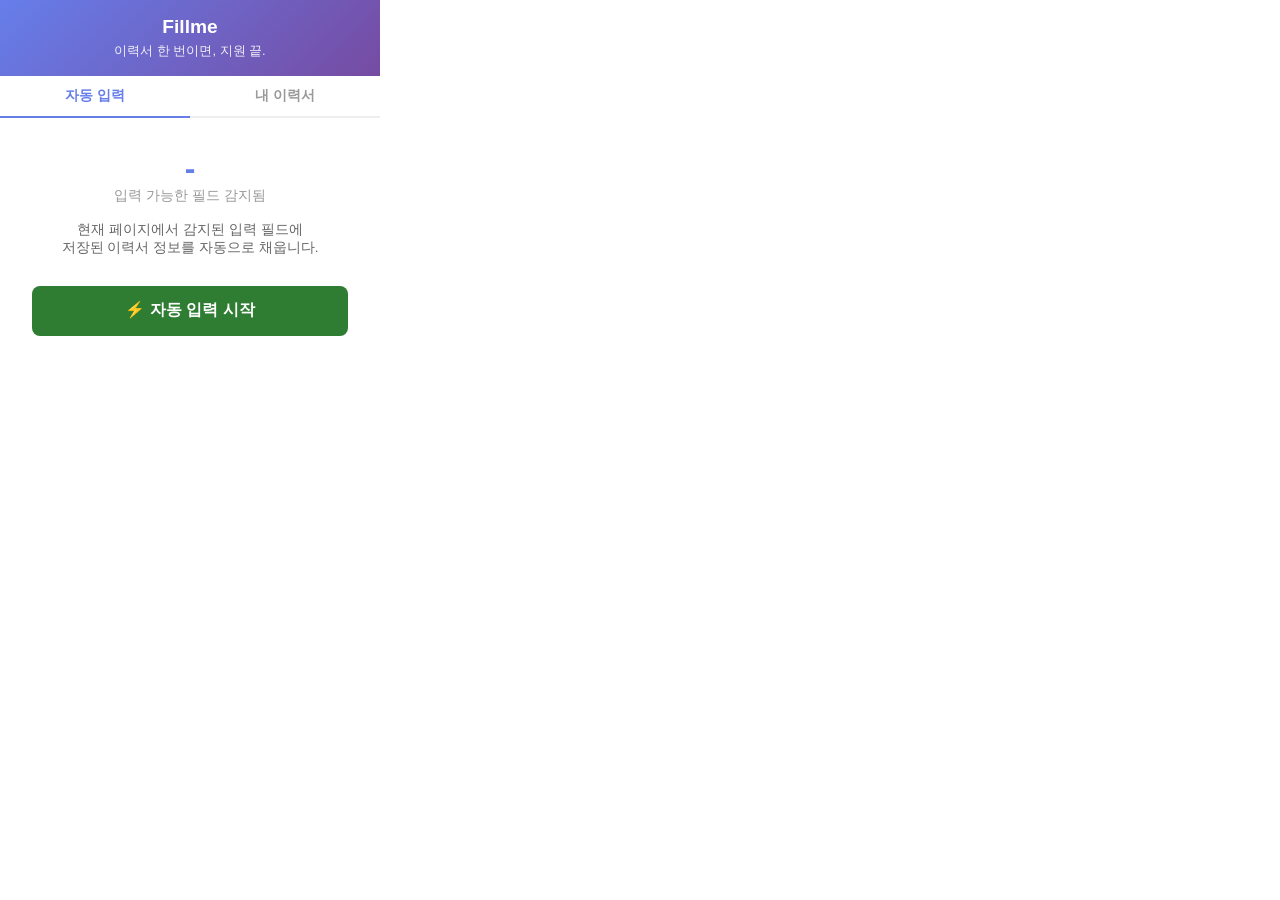
==== extension/popup/popup.html @ bf40ddf7 "Support SK Careers style forms + improve field mapping - Add English first/last name split fields - " ====
<!DOCTYPE html>
<html lang="ko">
<head>
  <meta charset="UTF-8">
  <style>
    * { margin: 0; padding: 0; box-sizing: border-box; }
    body {
      width: 380px;
      font-family: -apple-system, BlinkMacSystemFont, 'Noto Sans KR', sans-serif;
      color: #1a1a2e;
      background: #fff;
    }
    .header {
      background: linear-gradient(135deg, #667eea, #764ba2);
      color: white;
      padding: 1rem;
      text-align: center;
    }
    .header h1 { font-size: 1.2rem; font-weight: 700; }
    .header p { font-size: 0.8rem; opacity: 0.9; margin-top: 0.3rem; }

    .tabs {
      display: flex;
      border-bottom: 2px solid #eee;
    }
    .tab {
      flex: 1;
      padding: 0.7rem;
      text-align: center;
      font-size: 0.85rem;
      font-weight: 600;
      cursor: pointer;
      color: #999;
      border-bottom: 2px solid transparent;
      margin-bottom: -2px;
    }
    .tab.active {
      color: #667eea;
      border-bottom-color: #667eea;
    }

    .tab-content { display: none; padding: 1rem; max-height: 450px; overflow-y: auto; }
    .tab-content.active { display: block; }

    .section-title {
      font-size: 0.85rem;
      font-weight: 700;
      color: #667eea;
      margin: 1rem 0 0.5rem;
      padding-bottom: 0.3rem;
      border-bottom: 1px solid #eee;
    }
    .section-title:first-child { margin-top: 0; }

    .field { margin-bottom: 0.6rem; }
    .field label {
      display: block;
      font-size: 0.75rem;
      color: #666;
      margin-bottom: 0.2rem;
    }
    .field input, .field select, .field textarea {
      width: 100%;
      padding: 0.5rem;
      border: 1px solid #ddd;
      border-radius: 6px;
      font-size: 0.85rem;
      outline: none;
      font-family: inherit;
    }
    .field input:focus, .field select:focus, .field textarea:focus {
      border-color: #667eea;
    }
    .field textarea { resize: vertical; min-height: 60px; }

    .row { display: flex; gap: 0.5rem; }
    .row .field { flex: 1; }

    .btn {
      width: 100%;
      padding: 0.7rem;
      border: none;
      border-radius: 8px;
      font-size: 0.9rem;
      font-weight: 600;
      cursor: pointer;
      margin-top: 0.8rem;
    }
    .btn-primary {
      background: linear-gradient(135deg, #667eea, #764ba2);
      color: white;
    }
    .btn-fill {
      background: #2e7d32;
      color: white;
      font-size: 1rem;
      padding: 0.9rem;
    }
    .btn:hover { opacity: 0.9; }

    .status {
      text-align: center;
      padding: 0.5rem;
      font-size: 0.85rem;
      font-weight: 600;
      display: none;
    }
    .status.success { display: block; color: #2e7d32; background: #e8f5e9; border-radius: 8px; margin-top: 0.5rem; }
    .status.error { display: block; color: #e53935; background: #ffebee; border-radius: 8px; margin-top: 0.5rem; }

    .fill-section {
      padding: 1rem;
      text-align: center;
    }
    .fill-section p {
      font-size: 0.85rem;
      color: #666;
      margin-bottom: 1rem;
    }
    .detected-count {
      font-size: 2rem;
      font-weight: 800;
      color: #667eea;
    }
    .detected-label {
      font-size: 0.85rem;
      color: #999;
      margin-bottom: 1rem;
    }

    /* Upload */
    .upload-zone {
      border: 2px dashed #ccc;
      border-radius: 12px;
      padding: 1.5rem;
      text-align: center;
      cursor: pointer;
      transition: all 0.3s;
      margin-bottom: 1rem;
      background: #fafafa;
    }
    .upload-zone:hover, .upload-zone.dragover {
      border-color: #667eea;
      background: #f0f0ff;
    }
    .upload-zone .icon { font-size: 2rem; margin-bottom: 0.5rem; }
    .upload-zone .text { font-size: 0.85rem; color: #666; }
    .upload-zone .text strong { color: #667eea; }
    .upload-zone input { display: none; }

    .parsing-status {
      text-align: center;
      padding: 1rem;
      display: none;
    }
    .parsing-status .spinner {
      display: inline-block;
      width: 24px;
      height: 24px;
      border: 3px solid #eee;
      border-top-color: #667eea;
      border-radius: 50%;
      animation: spin 0.8s linear infinite;
    }
    @keyframes spin { to { transform: rotate(360deg); } }
    .parsing-status .text {
      font-size: 0.85rem;
      color: #666;
      margin-top: 0.5rem;
    }

    .divider {
      text-align: center;
      color: #ccc;
      font-size: 0.8rem;
      margin: 0.5rem 0;
      position: relative;
    }
    .divider::before, .divider::after {
      content: '';
      position: absolute;
      top: 50%;
      width: 40%;
      height: 1px;
      background: #eee;
    }
    .divider::before { left: 0; }
    .divider::after { right: 0; }
  </style>
</head>
<body>
  <div class="header">
    <h1>Fillme</h1>
    <p>이력서 한 번이면, 지원 끝.</p>
  </div>

  <div class="tabs">
    <div class="tab active" data-tab="fill">자동 입력</div>
    <div class="tab" data-tab="profile">내 이력서</div>
  </div>

  <!-- 자동 입력 탭 -->
  <div class="tab-content active" id="tab-fill">
    <div class="fill-section">
      <div class="detected-count" id="fieldCount">-</div>
      <div class="detected-label">입력 가능한 필드 감지됨</div>
      <p>현재 페이지에서 감지된 입력 필드에<br>저장된 이력서 정보를 자동으로 채웁니다.</p>
      <button class="btn btn-fill" id="btnFill">⚡ 자동 입력 시작</button>
      <div class="status" id="fillStatus"></div>
    </div>
  </div>

  <!-- 내 이력서 탭 -->
  <div class="tab-content" id="tab-profile">
    <div class="upload-zone" id="uploadZone">
      <div class="icon">📄</div>
      <div class="text">이력서 파일을 여기에 드래그하거나<br><strong>클릭하여 업로드</strong></div>
      <div class="text" style="font-size:0.75rem;color:#999;margin-top:0.3rem">PDF, DOC, DOCX 지원</div>
      <input type="file" id="fileInput" accept=".pdf,.doc,.docx">
    </div>
    <div class="parsing-status" id="parsingStatus">
      <div class="spinner"></div>
      <div class="text">이력서를 분석하고 있습니다...</div>
    </div>
    <div class="divider">또는 직접 입력</div>

    <div class="section-title">기본 정보</div>
    <div class="field">
      <label>이름</label>
      <input type="text" id="name" placeholder="홍길동">
    </div>
    <div class="row">
      <div class="field">
        <label>영문 이름 (First)</label>
        <input type="text" id="nameEnFirst" placeholder="Gil-dong">
      </div>
      <div class="field">
        <label>영문 성 (Last)</label>
        <input type="text" id="nameEnLast" placeholder="Hong">
      </div>
    </div>
    <div class="row">
      <div class="field">
        <label>이메일</label>
        <input type="email" id="email" placeholder="hong@email.com">
      </div>
      <div class="field">
        <label>연락처</label>
        <input type="tel" id="phone" placeholder="010-1234-5678">
      </div>
    </div>
    <div class="field">
      <label>주소</label>
      <input type="text" id="address" placeholder="서울시 강남구">
    </div>
    <div class="row">
      <div class="field">
        <label>생년월일</label>
        <input type="text" id="birth" placeholder="1995-01-15">
      </div>
      <div class="field">
        <label>성별</label>
        <select id="gender">
          <option value="">선택</option>
          <option value="male">남성</option>
          <option value="female">여성</option>
        </select>
      </div>
    </div>

    <div class="section-title">학력</div>
    <div class="field">
      <label>학교명</label>
      <input type="text" id="school" placeholder="한국대학교">
    </div>
    <div class="row">
      <div class="field">
        <label>전공</label>
        <input type="text" id="major" placeholder="경영학과">
      </div>
      <div class="field">
        <label>학점</label>
        <input type="text" id="gpa" placeholder="3.8 / 4.5">
      </div>
    </div>
    <div class="row">
      <div class="field">
        <label>입학년도</label>
        <input type="text" id="schoolStart" placeholder="2014-03">
      </div>
      <div class="field">
        <label>졸업년도</label>
        <input type="text" id="schoolEnd" placeholder="2018-02">
      </div>
    </div>
    <div class="field">
      <label>학력 구분</label>
      <select id="degree">
        <option value="">선택</option>
        <option value="high">고등학교</option>
        <option value="college">전문대 (2/3년제)</option>
        <option value="university">대학교 (4년제)</option>
        <option value="master">대학원 (석사)</option>
        <option value="phd">대학원 (박사)</option>
      </select>
    </div>

    <div class="section-title">경력</div>
    <div class="field">
      <label>회사명</label>
      <input type="text" id="company" placeholder="(주)테크스타">
    </div>
    <div class="row">
      <div class="field">
        <label>직무/직책</label>
        <input type="text" id="position" placeholder="마케팅팀 대리">
      </div>
    </div>
    <div class="row">
      <div class="field">
        <label>입사일</label>
        <input type="text" id="workStart" placeholder="2018-03">
      </div>
      <div class="field">
        <label>퇴사일</label>
        <input type="text" id="workEnd" placeholder="2020-06">
      </div>
    </div>
    <div class="field">
      <label>담당 업무</label>
      <textarea id="workDesc" placeholder="주요 업무 내용을 입력하세요"></textarea>
    </div>

    <div class="section-title">자격/어학/병역</div>
    <div class="field">
      <label>자격증</label>
      <input type="text" id="certs" placeholder="정보처리기사, SQLD">
    </div>
    <div class="row">
      <div class="field">
        <label>어학 시험</label>
        <input type="text" id="langTest" placeholder="TOEIC">
      </div>
      <div class="field">
        <label>점수</label>
        <input type="text" id="langScore" placeholder="880">
      </div>
    </div>
    <div class="field">
      <label>병역 사항</label>
      <select id="military">
        <option value="">선택</option>
        <option value="done">군필 (육군)</option>
        <option value="done_navy">군필 (해군)</option>
        <option value="done_air">군필 (공군)</option>
        <option value="done_marine">군필 (해병대)</option>
        <option value="exempt">면제</option>
        <option value="serving">복무 중</option>
        <option value="na">해당 없음</option>
      </select>
    </div>

    <div class="section-title">추가 정보</div>
    <div class="row">
      <div class="field">
        <label>희망연봉 (만원)</label>
        <input type="text" id="salaryDesired" placeholder="4000">
      </div>
      <div class="field">
        <label>직전연봉 (만원)</label>
        <input type="text" id="salaryPrev" placeholder="3500">
      </div>
    </div>
    <div class="field">
      <label>보훈 대상</label>
      <select id="veteran">
        <option value="no">비대상</option>
        <option value="yes">대상</option>
      </select>
    </div>
    <div class="field">
      <label>장애 정보</label>
      <select id="disability">
        <option value="no">비대상</option>
        <option value="yes">대상</option>
      </select>
    </div>

    <button class="btn btn-primary" id="btnSave">💾 이력서 저장</button>
    <div class="status" id="saveStatus"></div>
  </div>

  <script src="pdf.min.js"></script>
  <script src="popup.js"></script>
</body>
</html>
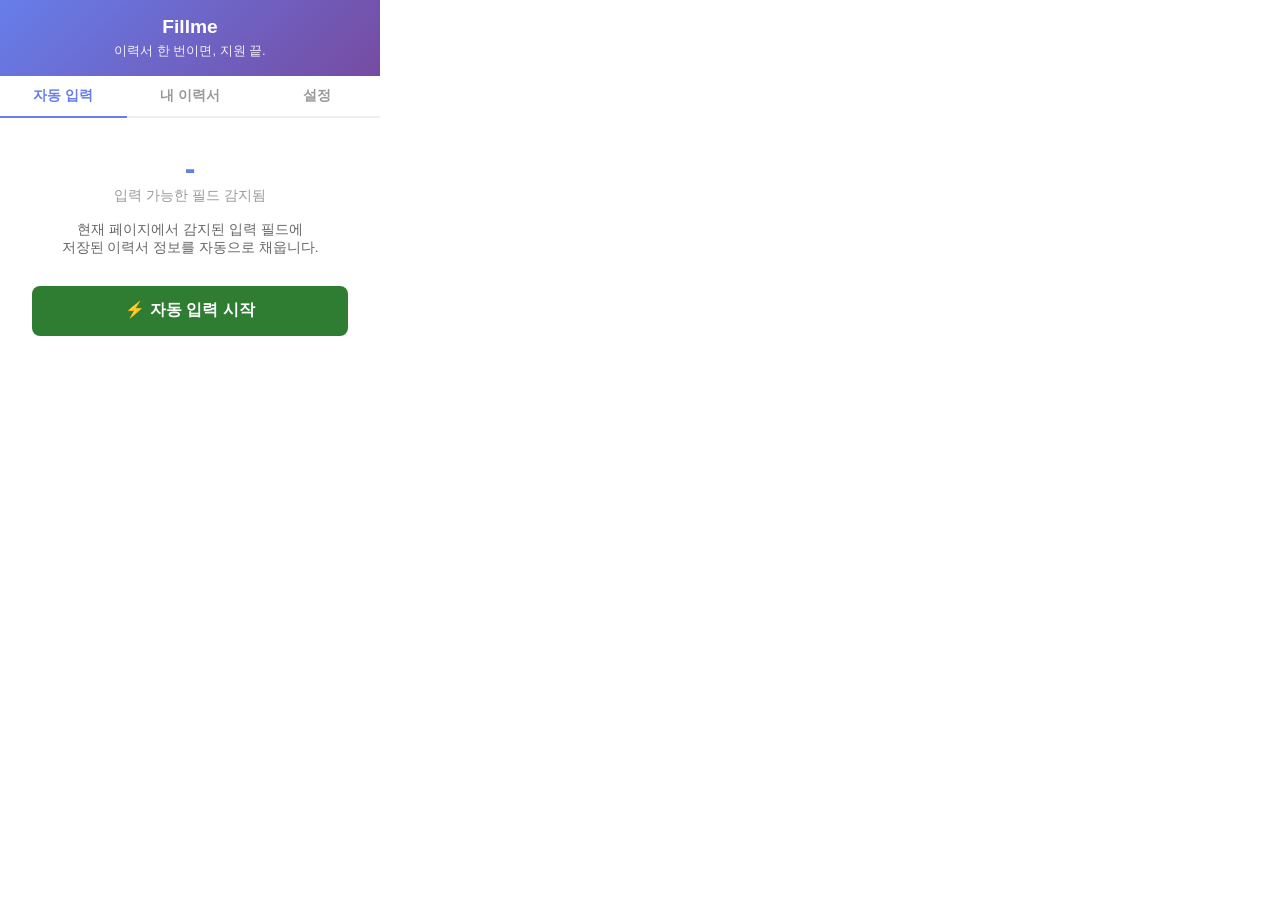
==== commit 73414794: "Switch to OpenAI GPT-4o-mini with secure API key storage - API key stored in chrome.storage.local (n" ====
--- a/extension/popup/popup.html
+++ b/extension/popup/popup.html
@@ -186,6 +186,44 @@
     }
     .divider::before { left: 0; }
     .divider::after { right: 0; }
+
+    .add-btn {
+      float: right;
+      background: #667eea;
+      color: white;
+      border: none;
+      border-radius: 50%;
+      width: 22px;
+      height: 22px;
+      font-size: 1rem;
+      cursor: pointer;
+      line-height: 20px;
+    }
+    .remove-btn {
+      background: #e53935;
+      color: white;
+      border: none;
+      border-radius: 50%;
+      width: 20px;
+      height: 20px;
+      font-size: 0.8rem;
+      cursor: pointer;
+      position: absolute;
+      top: 0.3rem;
+      right: 0.3rem;
+    }
+    .entry-card {
+      background: #f8f9ff;
+      border-radius: 10px;
+      padding: 0.8rem;
+      margin-bottom: 0.6rem;
+      position: relative;
+    }
+    .entry-card .entry-num {
+      font-size: 0.7rem;
+      color: #999;
+      margin-bottom: 0.4rem;
+    }
   </style>
 </head>
 <body>
@@ -197,6 +235,7 @@
   <div class="tabs">
     <div class="tab active" data-tab="fill">자동 입력</div>
     <div class="tab" data-tab="profile">내 이력서</div>
+    <div class="tab" data-tab="settings">설정</div>
   </div>
 
   <!-- 자동 입력 탭 -->
@@ -222,6 +261,14 @@
       <div class="spinner"></div>
       <div class="text">이력서를 분석하고 있습니다...</div>
     </div>
+    <div class="parse-result" id="parseResult" style="display:none;">
+      <div class="section-title">📋 분석 결과</div>
+      <div id="parseResultList" style="font-size:0.8rem;color:#333;background:#f8f8f8;padding:0.8rem;border-radius:8px;max-height:150px;overflow-y:auto;"></div>
+      <details style="margin-top:0.5rem;">
+        <summary style="font-size:0.75rem;color:#999;cursor:pointer;">추출된 원문 보기 (디버그)</summary>
+        <div id="rawText" style="font-size:0.7rem;color:#666;background:#f0f0f0;padding:0.5rem;border-radius:6px;max-height:100px;overflow-y:auto;white-space:pre-wrap;margin-top:0.3rem;"></div>
+      </details>
+    </div>
     <div class="divider">또는 직접 입력</div>
 
     <div class="section-title">기본 정보</div>
@@ -268,74 +315,14 @@
       </div>
     </div>
 
-    <div class="section-title">학력</div>
-    <div class="field">
-      <label>학교명</label>
-      <input type="text" id="school" placeholder="한국대학교">
-    </div>
-    <div class="row">
-      <div class="field">
-        <label>전공</label>
-        <input type="text" id="major" placeholder="경영학과">
-      </div>
-      <div class="field">
-        <label>학점</label>
-        <input type="text" id="gpa" placeholder="3.8 / 4.5">
-      </div>
-    </div>
-    <div class="row">
-      <div class="field">
-        <label>입학년도</label>
-        <input type="text" id="schoolStart" placeholder="2014-03">
-      </div>
-      <div class="field">
-        <label>졸업년도</label>
-        <input type="text" id="schoolEnd" placeholder="2018-02">
-      </div>
-    </div>
-    <div class="field">
-      <label>학력 구분</label>
-      <select id="degree">
-        <option value="">선택</option>
-        <option value="high">고등학교</option>
-        <option value="college">전문대 (2/3년제)</option>
-        <option value="university">대학교 (4년제)</option>
-        <option value="master">대학원 (석사)</option>
-        <option value="phd">대학원 (박사)</option>
-      </select>
-    </div>
-
-    <div class="section-title">경력</div>
-    <div class="field">
-      <label>회사명</label>
-      <input type="text" id="company" placeholder="(주)테크스타">
-    </div>
-    <div class="row">
-      <div class="field">
-        <label>직무/직책</label>
-        <input type="text" id="position" placeholder="마케팅팀 대리">
-      </div>
-    </div>
-    <div class="row">
-      <div class="field">
-        <label>입사일</label>
-        <input type="text" id="workStart" placeholder="2018-03">
-      </div>
-      <div class="field">
-        <label>퇴사일</label>
-        <input type="text" id="workEnd" placeholder="2020-06">
-      </div>
-    </div>
-    <div class="field">
-      <label>담당 업무</label>
-      <textarea id="workDesc" placeholder="주요 업무 내용을 입력하세요"></textarea>
-    </div>
-
-    <div class="section-title">자격/어학/병역</div>
-    <div class="field">
-      <label>자격증</label>
-      <input type="text" id="certs" placeholder="정보처리기사, SQLD">
-    </div>
+    <div class="section-title">학력 <button class="add-btn" id="addEduBtn">+</button></div>
+    <div id="educationList"></div>
+
+    <div class="section-title">경력 <button class="add-btn" id="addCareerBtn">+</button></div>
+    <div id="careerList"></div>
+
+    <div class="section-title">자격증 <button class="add-btn" id="addCertBtn">+</button></div>
+    <div id="certList"></div>
     <div class="row">
       <div class="field">
         <label>어학 시험</label>
@@ -386,8 +373,18 @@
       </select>
     </div>
 
-    <button class="btn btn-primary" id="btnSave">💾 이력서 저장</button>
     <div class="status" id="saveStatus"></div>
+  </div>
+
+  <!-- 설정 탭 -->
+  <div class="tab-content" id="tab-settings">
+    <div class="section-title">OpenAI API Key</div>
+    <p style="font-size:0.75rem;color:#999;margin-bottom:0.5rem;">PDF 이력서 AI 분석에 사용됩니다. 키는 브라우저 로컬에만 저장됩니다.</p>
+    <div class="field">
+      <input type="password" id="apiKeyInput" placeholder="sk-...">
+    </div>
+    <button class="btn btn-primary" id="saveApiKey">키 저장</button>
+    <div class="status" id="apiKeyStatus"></div>
   </div>
 
   <script src="pdf.min.js"></script>
